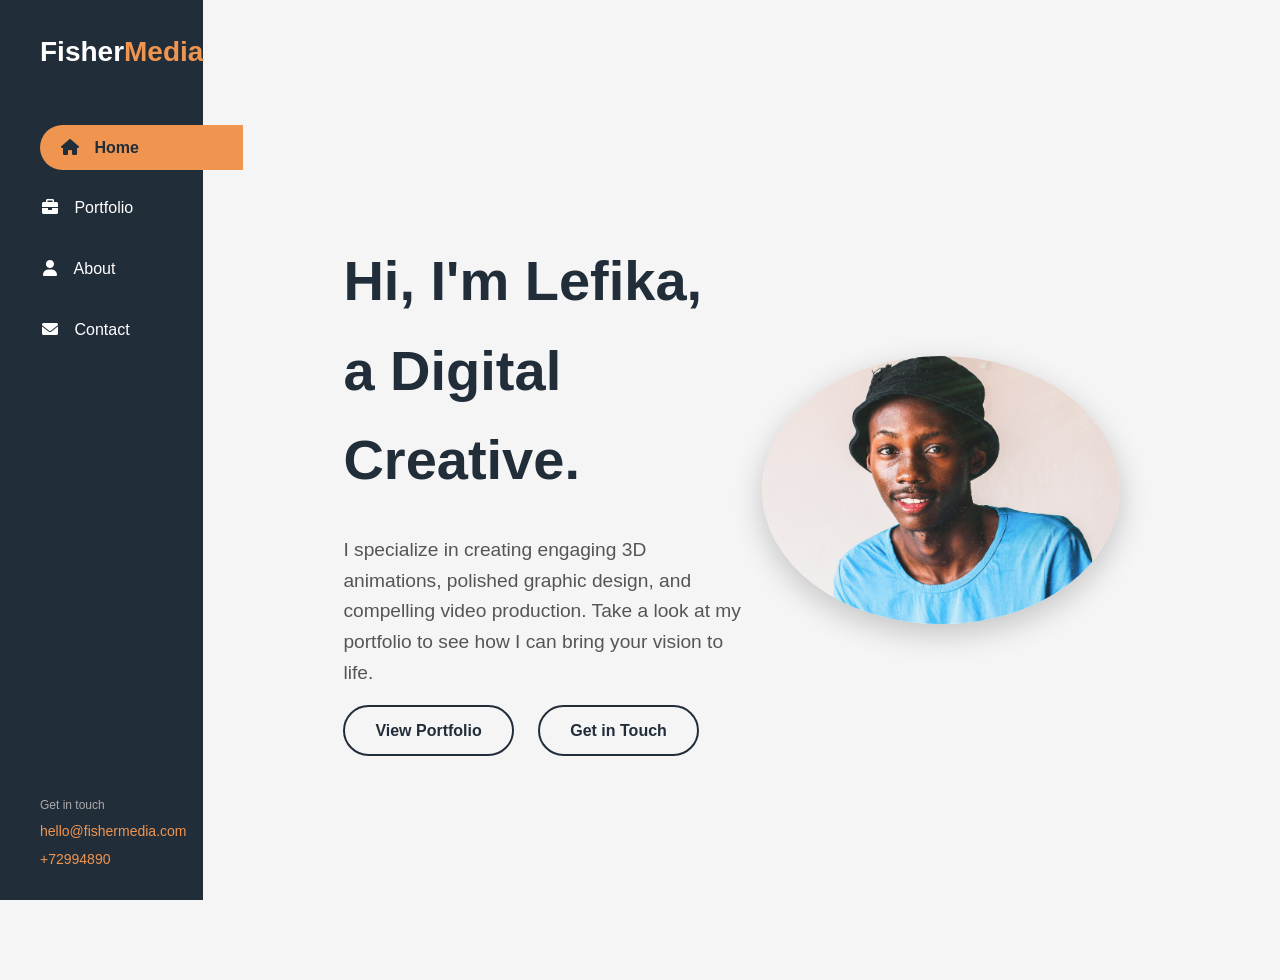
==== index.html @ 7cab7016 "Add site files" ====
<!DOCTYPE html>
<html lang="en">
<head>
    <meta charset="UTF-8">
    <meta name="viewport" content="width=device-width, initial-scale=1.0">
    <title>Home - FisherMedia</title>
    <link rel="stylesheet" href="styles.css">
    <link rel="stylesheet" href="https://cdnjs.cloudflare.com/ajax/libs/font-awesome/6.0.0-beta3/css/all.min.css">
    
    <style>
        .hero-section {
            display: flex;
            align-items: center;
            justify-content: space-between;
            padding: 80px 40px;
            background-color: var(--background); /* Use a subtle background */
            min-height: calc(100vh - 80px); /* Fill the screen height */
        }

        .hero-text {
            max-width: 50%;
        }

        .hero-text h1 {
            font-size: 3.5em;
            margin-bottom: 20px;
            color: var(--dark-blue);
        }

        .hero-text h1 span {
            color: var(--primary-color);
        }

        .hero-text p {
            font-size: 1.2em;
            margin-bottom: 30px;
            line-height: 1.6;
        }

        .hero-buttons a {
            text-decoration: none;
            padding: 15px 30px;
            border-radius: 50px;
            font-weight: bold;
            transition: all 0.3s ease;
            margin-right: 20px;
        }

        /* --- CHANGE IMPLEMENTED HERE ---
        1. Changed .btn-primary to match the styling of .btn-secondary 
        2. Renamed class on "View Portfolio" below to .btn-secondary 
        */
        .hero-buttons .btn-secondary {
            background-color: transparent;
            color: var(--dark-blue);
            border: 2px solid var(--dark-blue);
        }

        .hero-buttons .btn-secondary:hover {
            background-color: var(--dark-blue);
            color: white;
        }

        /* IMAGE CONTAINER STYLES */
        .hero-image-container {
            width: 40%;
            display: flex;
            justify-content: center;
            align-items: center;
            padding: 20px;
        }

        .hero-image {
            width: 100%;
            max-width: 400px; /* Limit image size */
            height: auto;
            border-radius: 50%; /* Make the image round */
            object-fit: cover;
            box-shadow: 0 10px 30px rgba(0, 0, 0, 0.2);
            border: 8px solid var(--primary-color); /* Add a border for flair */
        }
        
        /* Media Queries for Responsiveness */
        @media (max-width: 768px) {
            .hero-section {
                flex-direction: column;
                text-align: center;
                padding: 60px 20px;
            }
            .hero-text {
                max-width: 100%;
                margin-bottom: 40px;
            }
            .hero-image-container {
                width: 70%;
            }
            .hero-buttons {
                display: flex;
                flex-direction: column;
                align-items: center;
            }
            .hero-buttons a {
                margin: 10px 0;
            }
        }
    </style>
</head>
<body>
    <div class="container">
        <nav class="sidebar">
            <h1 class="logo"><span class="logo-primary">Fisher</span>Media</h1>
            <ul class="nav-links">
                <li class="active"><a href="index.html"><i class="fas fa-home"></i> Home</a></li>
                <li><a href="portfolio.html"><i class="fas fa-briefcase"></i> Portfolio</a></li>
                <li><a href="about.html"><i class="fas fa-user"></i> About</a></li>
                <li><a href="contact.html"><i class="fas fa-envelope"></i> Contact</a></li>
            </ul>

            <div class="contact-info">
                <p class="get-in-touch">Get in touch</p>
                <a href="mailto:hello@fishermedia.com">hello@fishermedia.com</a>
                <a href="tel:+72994890">+72994890</a>
            </div>
        </nav>

        <main class="content">
            <section class="hero-section">
                
                <div class="hero-text">
                    <h1>Hi, I'm Lefika, a <span>Digital Creative</span>.</h1>
                    <p>
                        I specialize in creating engaging 3D animations, polished graphic design, and compelling video production. Take a look at my portfolio to see how I can bring your vision to life.
                    </p>
                    
                    <div class="hero-buttons">
                        <a href="portfolio.html" class="btn-secondary">View Portfolio</a> 
                        <a href="contact.html" class="btn-secondary">Get in Touch</a>
                    </div>
                </div>

                <div class="hero-image-container">
                    <img src="assets/lefika.jpg" alt="Lefika, Digital Creative" class="hero-image">
                </div>
            </section>
            
        </main>
    </div>
</body>
</html>
---- styles.css ----
/* Basic Reset and Variables */
:root {
    --dark-blue: #222d3a;
    --orange: #f0954f;
    --light-bg: #f5f5f5;
    --text-color: #333;
    --white: #ffffff;
    --button-secondary-border: #999;
}

* {
    margin: 0;
    padding: 0;
    box-sizing: border-box;
}

body {
    font-family: -apple-system, BlinkMacMacSystemFont, "Segoe UI", Roboto, Helvetica, Arial, sans-serif, "Apple Color Emoji", "Segoe UI Emoji", "Segoe UI Symbol";
    line-height: 1.6;
    background-color: var(--light-bg);
}

/* Main Container and Layout */
.container {
    display: flex;
    min-height: 100vh;
}

/* --- Sidebar Styling (Will be used on ALL pages) --- */
.sidebar {
    width: 280px;
    background-color: var(--dark-blue);
    color: var(--white);
    padding: 30px 0 30px 40px;
    display: flex;
    flex-direction: column;
    justify-content: space-between;
    position: sticky;
    top: 0;
    left: 0;
    height: 100vh;
    z-index: 10;
}

/* Logo Styling Update */
.logo {
    font-size: 28px;
    font-weight: 700;
    margin-bottom: 50px;
    color: var(--orange); /* Default color for the 'Media' part */
    transition: color 0.3s;
}

/* Style for the "Fisher" part of the logo */
.logo .logo-primary {
    color: var(--white); /* Sets "Fisher" to white by default */
    transition: color 0.3s; /* Smooth color change */
}

/* Hover effect: When the mouse is over the entire logo, change "Fisher" to orange */
.sidebar .logo:hover .logo-primary {
    color: var(--orange);
}
/* End Logo Styling Update */

.nav-links {
    list-style: none;
    padding: 0;
    flex-grow: 1;
}

.nav-links li {
    margin-bottom: 15px;
}

.nav-links a {
    color: var(--white);
    text-decoration: none;
    display: block;
    padding: 10px 20px 10px 0;
    font-size: 16px;
    font-weight: 500;
    transition: color 0.3s, background-color 0.3s;
    cursor: pointer;
}

/* Hover effect for navigation links (except the active one) */
.nav-links li:not(.active) a:hover {
    color: var(--orange);
}

.nav-links a i {
    margin-right: 10px;
    width: 20px;
    text-align: center;
}

/* Active state for navigation item on its specific page */
.nav-links .active a {
    background-color: var(--orange);
    color: var(--dark-blue);
    border-top-left-radius: 25px;
    border-bottom-left-radius: 25px;
    font-weight: 600;
    padding-left: 20px;
    margin-right: -40px;
}

/* Contact Info */
.contact-info {
    font-size: 14px;
    padding-top: 20px;
}

.contact-info p, .contact-info a {
    display: block;
    margin-top: 5px;
    text-decoration: none;
}

.contact-info a {
    color: var(--orange);
    transition: color 0.2s;
}

.contact-info a:hover {
    color: var(--white);
}

.get-in-touch {
    color: #aaa;
    margin-bottom: 5px !important;
    font-size: 12px;
}

/* Main Content Styling */
.content {
    flex-grow: 1;
    padding: 80px 100px;
    overflow-y: auto;
}

/* --- HOME SECTION STYLES (index.html) --- */
.home-section {
    display: flex;
    align-items: flex-start;
    gap: 50px;
}

.hero-text {
    flex: 1;
    max-width: 50%;
}

.hero-text h2 {
    font-size: 60px;
    line-height: 1;
    font-weight: 800;
    color: var(--text-color);
}

.hero-text .creative {
    color: var(--orange);
    margin-bottom: 10px;
}

.hero-text .multimedia {
    margin-bottom: 10px;
}

.hero-text .solutions {
    margin-bottom: 0;
}

.hero-text p {
    margin-top: 30px;
    margin-bottom: 40px;
    font-size: 18px;
    line-height: 1.5;
    color: #555;
}

/* Buttons */
.hero-actions {
    display: flex;
    gap: 20px;
}

.btn {
    padding: 15px 30px;
    text-decoration: none;
    font-weight: 600;
    border-radius: 5px;
    transition: background-color 0.3s;
    font-size: 16px;
    display: flex;
    align-items: center;
    justify-content: center;
    text-align: center;
    cursor: pointer;
}

.btn-primary {
    background-color: var(--orange);
    color: var(--white);
    border: 2px solid var(--orange);
}

.btn-primary i {
    margin-left: 10px;
}

.btn-primary:hover {
    background-color: #e08b47;
    border-color: #e08b47;
}

.btn-secondary {
    background-color: var(--white);
    color: var(--text-color);
    border: 2px solid var(--button-secondary-border);
}

.btn-secondary:hover {
    background-color: #eee;
    border-color: #888;
}

/* Image Section */
.hero-image-container {
    flex: 1;
    max-width: 50%;
    position: relative;
    padding-top: 15px;
}

.hero-image {
    width: 100%;
    height: auto;
    border-radius: 10px;
    box-shadow: 0 10px 30px rgba(0, 0, 0, 0.1);
}

/* --- PORTFOLIO GRID STYLES (portfolio.html) --- */

.portfolio-header h1, .section-header h1 {
    font-size: 48px;
    font-weight: 800;
    color: var(--text-color);
    margin-bottom: 50px;
}

.projects-grid {
    display: grid;
    grid-template-columns: repeat(auto-fit, minmax(300px, 1fr));
    gap: 40px;
}

.project-card {
    background: var(--white);
    border-radius: 10px;
    box-shadow: 0 5px 20px rgba(0, 0, 0, 0.05);
    overflow: hidden;
    transition: transform 0.3s ease, box-shadow 0.3s ease;
    text-decoration: none;
    color: var(--text-color);
    display: flex;
    flex-direction: column;
    cursor: pointer;
}

.project-card:hover {
    transform: translateY(-5px);
    box-shadow: 0 10px 30px rgba(0, 0, 0, 0.1);
}

.project-card .media-preview {
    width: 100%;
    height: 200px;
    background-color: #ccc;
    display: flex;
    align-items: center;
    justify-content: center;
    overflow: hidden;
}

.project-card .media-preview img,
.project-card .media-preview video {
    width: 100%;
    height: 100%;
    object-fit: cover;
    display: block;
}

.project-card .media-preview video {
    object-fit: contain;
}

.project-info {
    padding: 20px;
    flex-grow: 1;
}

.project-info h3 {
    font-size: 22px;
    font-weight: 700;
    margin-bottom: 10px;
}

.project-info p {
    font-size: 14px;
    color: #666;
    margin-bottom: 0;
}

/* --- PROJECT DETAIL STYLES (detail page) --- */

.detail-header {
    display: flex;
    align-items: center;
    margin-bottom: 40px;
}

.back-btn {
    background: none;
    border: none;
    color: var(--dark-blue);
    font-size: 16px;
    cursor: pointer;
    margin-right: 20px;
    padding: 5px 10px;
    border-radius: 5px;
    transition: background-color 0.2s;
}

.back-btn:hover {
    background-color: #ddd;
}

.detail-header h1 {
    font-size: 40px;
    font-weight: 800;
    color: var(--text-color);
    margin: 0;
}

.detail-media-area {
    width: 100%;
    max-width: 900px;
    margin: 0 auto 50px auto;
    box-shadow: 0 10px 30px rgba(0, 0, 0, 0.1);
    border-radius: 10px;
    overflow: hidden;
    background-color: #000;
}

.detail-media-area * {
    width: 100%;
    height: auto;
    display: block;
}

.detail-overview {
    max-width: 800px;
    margin: 0 auto;
    padding-top: 20px;
    border-top: 1px solid #ccc;
}

.detail-overview h2 {
    font-size: 28px;
    color: var(--orange);
    margin-bottom: 15px;
}

.detail-overview p {
    font-size: 18px;
    line-height: 1.7;
    color: #555;
}

/* --- ABOUT & CONTACT STYLES (about.html & contact.html) --- */

.section-content {
    max-width: 800px;
}

.section-content p {
    font-size: 1.1rem; 
    color: #555;
    margin-bottom: 1.5rem;
}

.contact-detail {
    margin-top: 30px;
}

.contact-detail p {
    font-size: 1.2rem; 
    margin-bottom: 15px;
}

.contact-detail i {
    color: var(--orange); 
    margin-right: 10px;
}

.contact-detail a {
    color: var(--dark-blue); 
    text-decoration: none;
}
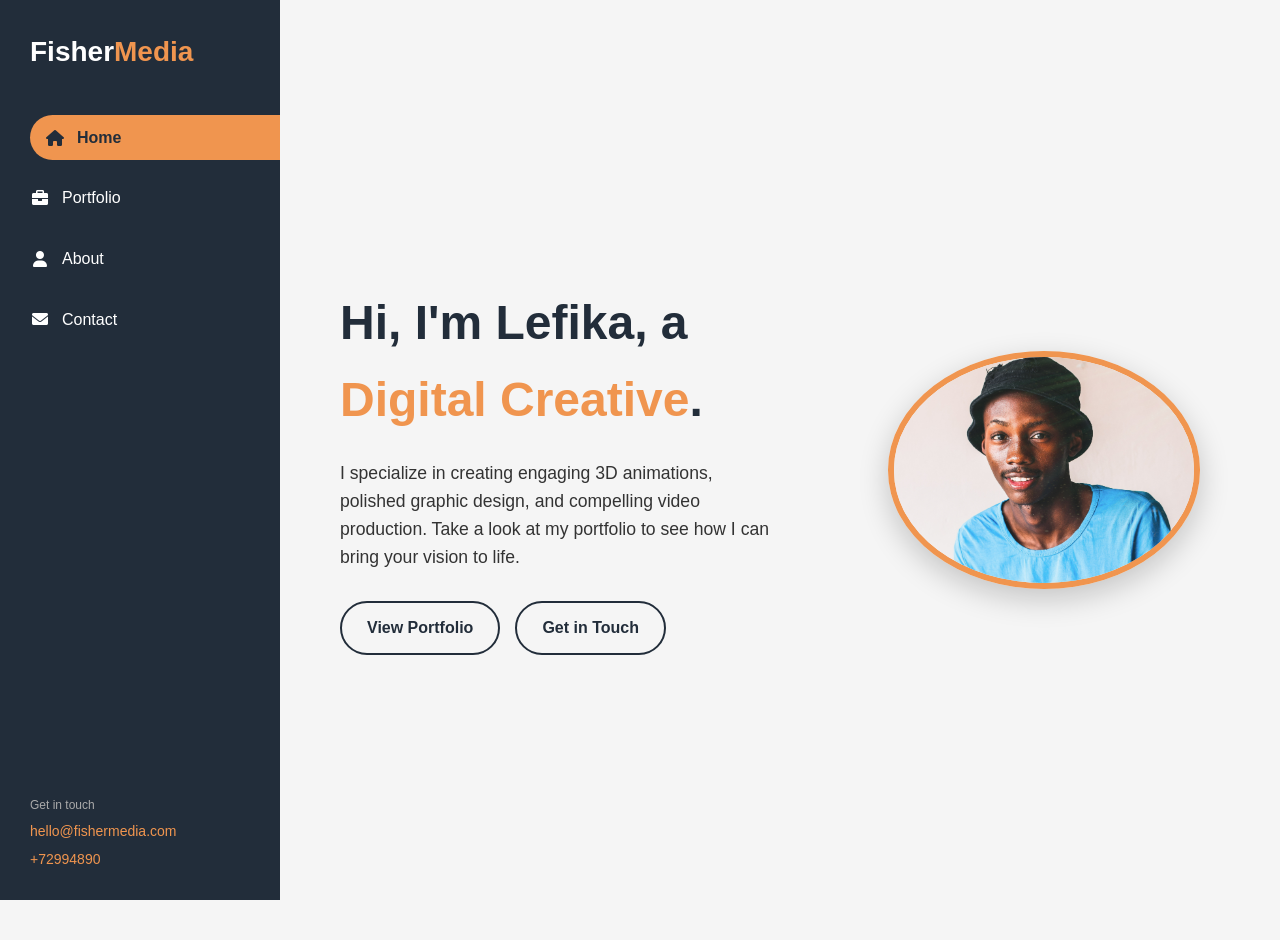
==== commit cb3e2a0d: "Fix mobile layout" ====
--- a/index.html
+++ b/index.html
@@ -12,9 +12,8 @@
             display: flex;
             align-items: center;
             justify-content: space-between;
-            padding: 80px 40px;
-            background-color: var(--background); /* Use a subtle background */
-            min-height: calc(100vh - 80px); /* Fill the screen height */
+            padding: 40px 20px;
+            min-height: calc(100vh - 80px);
         }
 
         .hero-text {
@@ -22,34 +21,35 @@
         }
 
         .hero-text h1 {
-            font-size: 3.5em;
+            font-size: 3em;
             margin-bottom: 20px;
             color: var(--dark-blue);
         }
 
         .hero-text h1 span {
-            color: var(--primary-color);
+            color: var(--orange);
         }
 
         .hero-text p {
-            font-size: 1.2em;
+            font-size: 1.1em;
             margin-bottom: 30px;
             line-height: 1.6;
         }
 
+        .hero-buttons {
+            display: flex;
+            gap: 15px;
+            flex-wrap: wrap;
+        }
+
         .hero-buttons a {
             text-decoration: none;
-            padding: 15px 30px;
+            padding: 12px 25px;
             border-radius: 50px;
             font-weight: bold;
             transition: all 0.3s ease;
-            margin-right: 20px;
         }
 
-        /* --- CHANGE IMPLEMENTED HERE ---
-        1. Changed .btn-primary to match the styling of .btn-secondary 
-        2. Renamed class on "View Portfolio" below to .btn-secondary 
-        */
         .hero-buttons .btn-secondary {
             background-color: transparent;
             color: var(--dark-blue);
@@ -61,7 +61,6 @@
             color: white;
         }
 
-        /* IMAGE CONTAINER STYLES */
         .hero-image-container {
             width: 40%;
             display: flex;
@@ -72,35 +71,32 @@
 
         .hero-image {
             width: 100%;
-            max-width: 400px; /* Limit image size */
+            max-width: 350px;
             height: auto;
-            border-radius: 50%; /* Make the image round */
+            border-radius: 50%;
             object-fit: cover;
             box-shadow: 0 10px 30px rgba(0, 0, 0, 0.2);
-            border: 8px solid var(--primary-color); /* Add a border for flair */
+            border: 6px solid var(--orange);
         }
-        
-        /* Media Queries for Responsiveness */
+
         @media (max-width: 768px) {
             .hero-section {
                 flex-direction: column;
                 text-align: center;
-                padding: 60px 20px;
+                padding: 20px 10px;
             }
             .hero-text {
                 max-width: 100%;
-                margin-bottom: 40px;
+                margin-bottom: 30px;
+            }
+            .hero-text h1 {
+                font-size: 2.2em;
             }
             .hero-image-container {
-                width: 70%;
+                width: 80%;
             }
             .hero-buttons {
-                display: flex;
-                flex-direction: column;
-                align-items: center;
-            }
-            .hero-buttons a {
-                margin: 10px 0;
+                justify-content: center;
             }
         }
     </style>
--- a/styles.css
+++ b/styles.css
@@ -14,24 +14,29 @@
     box-sizing: border-box;
 }
 
-body {
-    font-family: -apple-system, BlinkMacMacSystemFont, "Segoe UI", Roboto, Helvetica, Arial, sans-serif, "Apple Color Emoji", "Segoe UI Emoji", "Segoe UI Symbol";
+html, body {
+    max-width: 100%;
+    overflow-x: hidden;
+    font-family: -apple-system, BlinkMacSystemFont, "Segoe UI", Roboto, Helvetica, Arial, sans-serif;
     line-height: 1.6;
     background-color: var(--light-bg);
-}
-
-/* Main Container and Layout */
+    color: var(--text-color);
+}
+
+/* Main Container Layout */
 .container {
     display: flex;
     min-height: 100vh;
-}
-
-/* --- Sidebar Styling (Will be used on ALL pages) --- */
+    width: 100%;
+}
+
+/* Sidebar Styling */
 .sidebar {
     width: 280px;
+    min-width: 280px;
     background-color: var(--dark-blue);
     color: var(--white);
-    padding: 30px 0 30px 40px;
+    padding: 30px 20px 30px 30px;
     display: flex;
     flex-direction: column;
     justify-content: space-between;
@@ -42,26 +47,22 @@
     z-index: 10;
 }
 
-/* Logo Styling Update */
 .logo {
     font-size: 28px;
     font-weight: 700;
-    margin-bottom: 50px;
-    color: var(--orange); /* Default color for the 'Media' part */
+    margin-bottom: 40px;
+    color: var(--orange);
     transition: color 0.3s;
 }
 
-/* Style for the "Fisher" part of the logo */
 .logo .logo-primary {
-    color: var(--white); /* Sets "Fisher" to white by default */
-    transition: color 0.3s; /* Smooth color change */
-}
-
-/* Hover effect: When the mouse is over the entire logo, change "Fisher" to orange */
+    color: var(--white);
+    transition: color 0.3s;
+}
+
 .sidebar .logo:hover .logo-primary {
     color: var(--orange);
 }
-/* End Logo Styling Update */
 
 .nav-links {
     list-style: none;
@@ -76,37 +77,36 @@
 .nav-links a {
     color: var(--white);
     text-decoration: none;
-    display: block;
-    padding: 10px 20px 10px 0;
+    display: flex;
+    align-items: center;
+    padding: 10px 15px 10px 0;
     font-size: 16px;
     font-weight: 500;
     transition: color 0.3s, background-color 0.3s;
     cursor: pointer;
 }
 
-/* Hover effect for navigation links (except the active one) */
 .nav-links li:not(.active) a:hover {
     color: var(--orange);
 }
 
 .nav-links a i {
-    margin-right: 10px;
+    margin-right: 12px;
     width: 20px;
     text-align: center;
 }
 
-/* Active state for navigation item on its specific page */
 .nav-links .active a {
     background-color: var(--orange);
     color: var(--dark-blue);
     border-top-left-radius: 25px;
     border-bottom-left-radius: 25px;
     font-weight: 600;
-    padding-left: 20px;
-    margin-right: -40px;
-}
-
-/* Contact Info */
+    padding-left: 15px;
+    margin-right: -20px;
+}
+
+/* Contact Info in Sidebar */
 .contact-info {
     font-size: 14px;
     padding-top: 20px;
@@ -116,6 +116,7 @@
     display: block;
     margin-top: 5px;
     text-decoration: none;
+    word-break: break-all;
 }
 
 .contact-info a {
@@ -133,127 +134,34 @@
     font-size: 12px;
 }
 
-/* Main Content Styling */
+/* Main Content Area */
 .content {
     flex-grow: 1;
-    padding: 80px 100px;
+    padding: 60px 40px;
     overflow-y: auto;
-}
-
-/* --- HOME SECTION STYLES (index.html) --- */
-.home-section {
-    display: flex;
-    align-items: flex-start;
-    gap: 50px;
-}
-
-.hero-text {
-    flex: 1;
-    max-width: 50%;
-}
-
-.hero-text h2 {
-    font-size: 60px;
-    line-height: 1;
+    width: 100%;
+    max-width: 100%;
+}
+
+/* Media Global Resizing */
+img, video, iframe {
+    max-width: 100%;
+    height: auto;
+}
+
+/* --- PORTFOLIO GRID STYLES --- */
+.portfolio-header h1, .section-header h1 {
+    font-size: 2.2rem;
     font-weight: 800;
     color: var(--text-color);
-}
-
-.hero-text .creative {
-    color: var(--orange);
-    margin-bottom: 10px;
-}
-
-.hero-text .multimedia {
-    margin-bottom: 10px;
-}
-
-.hero-text .solutions {
-    margin-bottom: 0;
-}
-
-.hero-text p {
-    margin-top: 30px;
-    margin-bottom: 40px;
-    font-size: 18px;
-    line-height: 1.5;
-    color: #555;
-}
-
-/* Buttons */
-.hero-actions {
-    display: flex;
-    gap: 20px;
-}
-
-.btn {
-    padding: 15px 30px;
-    text-decoration: none;
-    font-weight: 600;
-    border-radius: 5px;
-    transition: background-color 0.3s;
-    font-size: 16px;
-    display: flex;
-    align-items: center;
-    justify-content: center;
-    text-align: center;
-    cursor: pointer;
-}
-
-.btn-primary {
-    background-color: var(--orange);
-    color: var(--white);
-    border: 2px solid var(--orange);
-}
-
-.btn-primary i {
-    margin-left: 10px;
-}
-
-.btn-primary:hover {
-    background-color: #e08b47;
-    border-color: #e08b47;
-}
-
-.btn-secondary {
-    background-color: var(--white);
-    color: var(--text-color);
-    border: 2px solid var(--button-secondary-border);
-}
-
-.btn-secondary:hover {
-    background-color: #eee;
-    border-color: #888;
-}
-
-/* Image Section */
-.hero-image-container {
-    flex: 1;
-    max-width: 50%;
-    position: relative;
-    padding-top: 15px;
-}
-
-.hero-image {
-    width: 100%;
-    height: auto;
-    border-radius: 10px;
-    box-shadow: 0 10px 30px rgba(0, 0, 0, 0.1);
-}
-
-/* --- PORTFOLIO GRID STYLES (portfolio.html) --- */
-
-.portfolio-header h1, .section-header h1 {
-    font-size: 48px;
-    font-weight: 800;
-    color: var(--text-color);
-    margin-bottom: 50px;
+    margin-bottom: 30px;
 }
 
 .projects-grid {
     display: grid;
-    grid-template-columns: repeat(auto-fit, minmax(300px, 1fr));
-    gap: 40px;
+    grid-template-columns: repeat(auto-fit, minmax(280px, 1fr));
+    gap: 30px;
+    width: 100%;
 }
 
 .project-card {
@@ -277,7 +185,7 @@
 .project-card .media-preview {
     width: 100%;
     height: 200px;
-    background-color: #ccc;
+    background-color: #000;
     display: flex;
     align-items: center;
     justify-content: center;
@@ -302,9 +210,9 @@
 }
 
 .project-info h3 {
-    font-size: 22px;
+    font-size: 18px;
     font-weight: 700;
-    margin-bottom: 10px;
+    margin-bottom: 8px;
 }
 
 .project-info p {
@@ -313,32 +221,33 @@
     margin-bottom: 0;
 }
 
-/* --- PROJECT DETAIL STYLES (detail page) --- */
-
+/* Project Detail View */
 .detail-header {
     display: flex;
     align-items: center;
-    margin-bottom: 40px;
+    flex-wrap: wrap;
+    gap: 15px;
+    margin-bottom: 30px;
 }
 
 .back-btn {
     background: none;
-    border: none;
+    border: 1px solid var(--dark-blue);
     color: var(--dark-blue);
-    font-size: 16px;
+    font-size: 15px;
     cursor: pointer;
-    margin-right: 20px;
-    padding: 5px 10px;
+    padding: 8px 16px;
     border-radius: 5px;
-    transition: background-color 0.2s;
+    transition: background-color 0.2s, color 0.2s;
 }
 
 .back-btn:hover {
-    background-color: #ddd;
+    background-color: var(--dark-blue);
+    color: var(--white);
 }
 
 .detail-header h1 {
-    font-size: 40px;
+    font-size: 1.8rem;
     font-weight: 800;
     color: var(--text-color);
     margin: 0;
@@ -347,7 +256,7 @@
 .detail-media-area {
     width: 100%;
     max-width: 900px;
-    margin: 0 auto 50px auto;
+    margin: 0 auto 40px auto;
     box-shadow: 0 10px 30px rgba(0, 0, 0, 0.1);
     border-radius: 10px;
     overflow: hidden;
@@ -368,44 +277,58 @@
 }
 
 .detail-overview h2 {
-    font-size: 28px;
+    font-size: 24px;
     color: var(--orange);
     margin-bottom: 15px;
 }
 
 .detail-overview p {
-    font-size: 18px;
+    font-size: 16px;
     line-height: 1.7;
     color: #555;
 }
 
-/* --- ABOUT & CONTACT STYLES (about.html & contact.html) --- */
-
-.section-content {
-    max-width: 800px;
-}
-
-.section-content p {
-    font-size: 1.1rem; 
-    color: #555;
-    margin-bottom: 1.5rem;
-}
-
-.contact-detail {
-    margin-top: 30px;
-}
-
-.contact-detail p {
-    font-size: 1.2rem; 
-    margin-bottom: 15px;
-}
-
-.contact-detail i {
-    color: var(--orange); 
-    margin-right: 10px;
-}
-
-.contact-detail a {
-    color: var(--dark-blue); 
-    text-decoration: none;
+/* --- MOBILE RESPONSIVE MEDIA QUERIES --- */
+@media (max-width: 768px) {
+    .container {
+        flex-direction: column;
+    }
+
+    .sidebar {
+        width: 100%;
+        min-width: 100%;
+        height: auto;
+        position: relative;
+        padding: 20px;
+    }
+
+    .nav-links {
+        display: flex;
+        flex-wrap: wrap;
+        gap: 10px;
+        margin-bottom: 15px;
+    }
+
+    .nav-links li {
+        margin-bottom: 0;
+    }
+
+    .nav-links .active a {
+        border-radius: 20px;
+        margin-right: 0;
+        padding-right: 15px;
+    }
+
+    .content {
+        padding: 20px 15px;
+    }
+
+    .portfolio-header h1 {
+        font-size: 1.8rem;
+    }
+
+    .projects-grid {
+        grid-template-columns: 1fr;
+        gap: 20px;
+    }
 }
